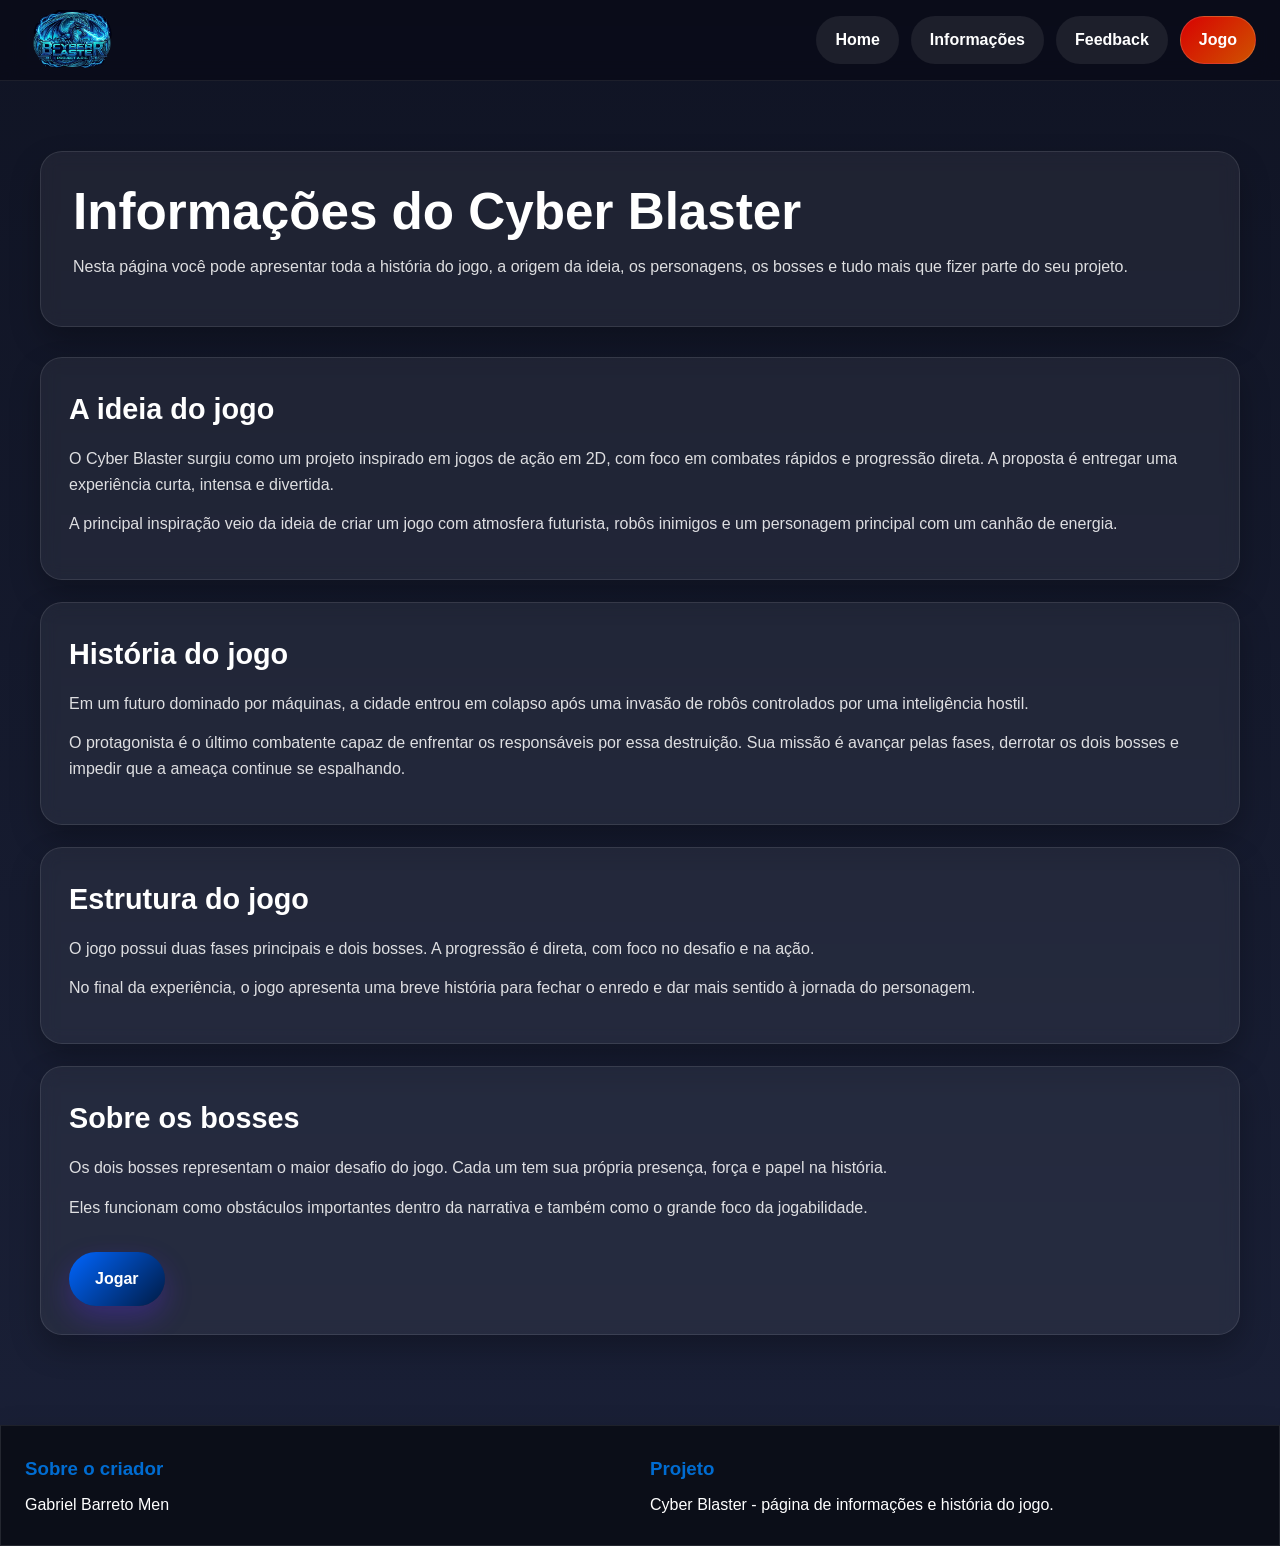
==== informacoes.html @ 55d10622 "Fiz a primeira tela do site, ainda falta algumas coisas, mas ta bem completa, fiz as outras duas tel" ====
<!doctype html>
<html lang="pt-BR">
  <head>
    <meta charset="UTF-8" />
    <meta name="viewport" content="width=device-width, initial-scale=1.0" />
    <title>Informações - Cyber Blaster</title>
    <link rel="stylesheet" href="informacoes.css" />
    <link rel="icon" type="image/png" href="image/logo.png" />
  </head>
  <body>
    <header class="header">
      <div class="logo">
        <a href="index.html">
          <img src="image/logo.png" alt="Logo do jogo" />
        </a>
      </div>

    <nav class="nav">
        <a href="index.html" class="nav-btn">Home</a>
        <a href="informacoes.html" class="nav-btn">Informações</a>
        <a href="index.html#feedback" class="nav-btn">Feedback</a>
        <a href="jogo.html" class="nav-btn destaque">Jogo</a>
    </nav>
    </header>

    <main>
      <section class="page-hero">
        <div class="hero-content">
          <h1>Informações do Cyber Blaster</h1>
          <p>
            Nesta página você pode apresentar toda a história do jogo, a origem
            da ideia, os personagens, os bosses e tudo mais que fizer parte do
            seu projeto.
          </p>
        </div>
      </section>

      <section class="story-section">
        <div class="story-card">
          <h2>A ideia do jogo</h2>
          <p>
            O Cyber Blaster surgiu como um projeto inspirado em jogos de ação em
            2D, com foco em combates rápidos e progressão direta. A proposta é
            entregar uma experiência curta, intensa e divertida.
          </p>
          <p>
            A principal inspiração veio da ideia de criar um jogo com atmosfera
            futurista, robôs inimigos e um personagem principal com um canhão de
            energia.
          </p>
        </div>

        <div class="story-card">
          <h2>História do jogo</h2>
          <p>
            Em um futuro dominado por máquinas, a cidade entrou em colapso após
            uma invasão de robôs controlados por uma inteligência hostil.
          </p>
          <p>
            O protagonista é o último combatente capaz de enfrentar os
            responsáveis por essa destruição. Sua missão é avançar pelas fases,
            derrotar os dois bosses e impedir que a ameaça continue se
            espalhando.
          </p>
        </div>

        <div class="story-card">
          <h2>Estrutura do jogo</h2>
          <p>
            O jogo possui duas fases principais e dois bosses. A progressão é
            direta, com foco no desafio e na ação.
          </p>
          <p>
            No final da experiência, o jogo apresenta uma breve história para
            fechar o enredo e dar mais sentido à jornada do personagem.
          </p>
        </div>

        <div class="story-card">
          <h2>Sobre os bosses</h2>
          <p>
            Os dois bosses representam o maior desafio do jogo. Cada um tem sua
            própria presença, força e papel na história.
          </p>
          <p>
            Eles funcionam como obstáculos importantes dentro da narrativa e
            também como o grande foco da jogabilidade.
          </p>
          <a href="jogo.html" class="btn-primary">Jogar</a>
        </div>
      </section>
    </main>

    <footer class="footer">
      <div>
        <h3>Sobre o criador</h3>
        <p>Gabriel Barreto Men</p>
      </div>

      <div>
        <h3>Projeto</h3>
        <p>Cyber Blaster - página de informações e história do jogo.</p>
      </div>
    </footer>
  </body>
</html>
---- informacoes.css ----
* {
  margin: 0;
  padding: 0;
  box-sizing: border-box;
  scroll-behavior: smooth;
}

body {
  font-family: Arial, Helvetica, sans-serif;
  background: linear-gradient(180deg, #101424, #1a2037);
  color: #fff;
  line-height: 1.6;
}

a {
  text-decoration: none;
}

.header {
  position: sticky;
  top: 0;
  z-index: 1000;
  width: 100%;
  display: flex;
  align-items: center;
  justify-content: space-between;
  padding: 10px 24px;
  background: rgba(10, 13, 25, 0.92);
  backdrop-filter: blur(10px);
  border-bottom: 1px solid rgba(255, 255, 255, 0.08);
}

.logo img {
  display: block;
  height: 60px;
  width: auto;
}

.nav {
  display: flex;
  gap: 12px;
  flex-wrap: wrap;
}

.nav-btn {
  padding: 10px 18px;
  border-radius: 999px;
  background: rgba(255, 255, 255, 0.08);
  color: #fff;
  font-weight: 700;
  transition: 0.3s ease;
  border: 1px solid transparent;
}

.nav-btn:hover,
.nav-btn.active {
  background: #2f4fff83;
  color: #fff;
  transform: translateY(-2px);
}

.nav-btn.destaque {
  background: linear-gradient(135deg, #d80202, #cf5300);
  border: 1px solid rgba(255, 255, 255, 0.15);
}

.page-hero,
.story-section {
  width: min(1200px, calc(100% - 32px));
  margin: 0 auto;
}

.page-hero {
  padding: 70px 0 30px 0;
}

.hero-content,
.story-card,
.footer {
  background: rgba(255, 255, 255, 0.06);
  border: 1px solid rgba(255, 255, 255, 0.1);
  box-shadow: 0 14px 30px rgba(0, 0, 0, 0.25);
  backdrop-filter: blur(8px);
}

.hero-content {
  border-radius: 22px;
  padding: 32px;
}

.hero-content h1 {
  font-size: clamp(2rem, 4vw, 3.2rem);
  margin-bottom: 14px;
  line-height: 1.1;
}

.hero-content p,
.story-card p {
  color: rgba(255, 255, 255, 0.85);
  margin-bottom: 14px;
}

.story-section {
  display: grid;
  gap: 22px;
  padding-bottom: 70px;
}

.story-card {
  border-radius: 22px;
  padding: 28px;
}

.story-card h2 {
  font-size: 1.8rem;
  margin-bottom: 14px;
}

.btn-primary {
  display: inline-block;
  margin-top: 18px;
  padding: 14px 26px;
  border-radius: 999px;
  font-weight: 800;
  color: #fff;
  background: linear-gradient(135deg, #0066ff, #001b44);
  box-shadow: 0 12px 28px rgba(101, 46, 255, 0.28);
  transition: 0.3s ease;
}

.btn-primary:hover {
  transform: translateY(-3px) scale(1.02);
}

.footer {
  margin-top: 20px;
  padding: 28px 24px;
  background: #0b0e18;
  border-top: 1px solid rgba(255, 255, 255, 0.08);
  display: grid;
  grid-template-columns: repeat(2, 1fr);
  gap: 20px;
}

.footer h3 {
  margin-bottom: 8px;
  color: #006cd1;
}

@media (max-width: 900px) {
  .header {
    flex-direction: column;
    gap: 12px;
  }

  .nav {
    justify-content: center;
  }

  .footer {
    grid-template-columns: 1fr;
  }
}

@media (max-width: 600px) {
  .page-hero,
  .story-section {
    width: min(100% - 20px, 1200px);
  }

  .hero-content,
  .story-card {
    padding: 20px;
  }

  .nav-btn {
    padding: 9px 14px;
    font-size: 0.95rem;
  }
}
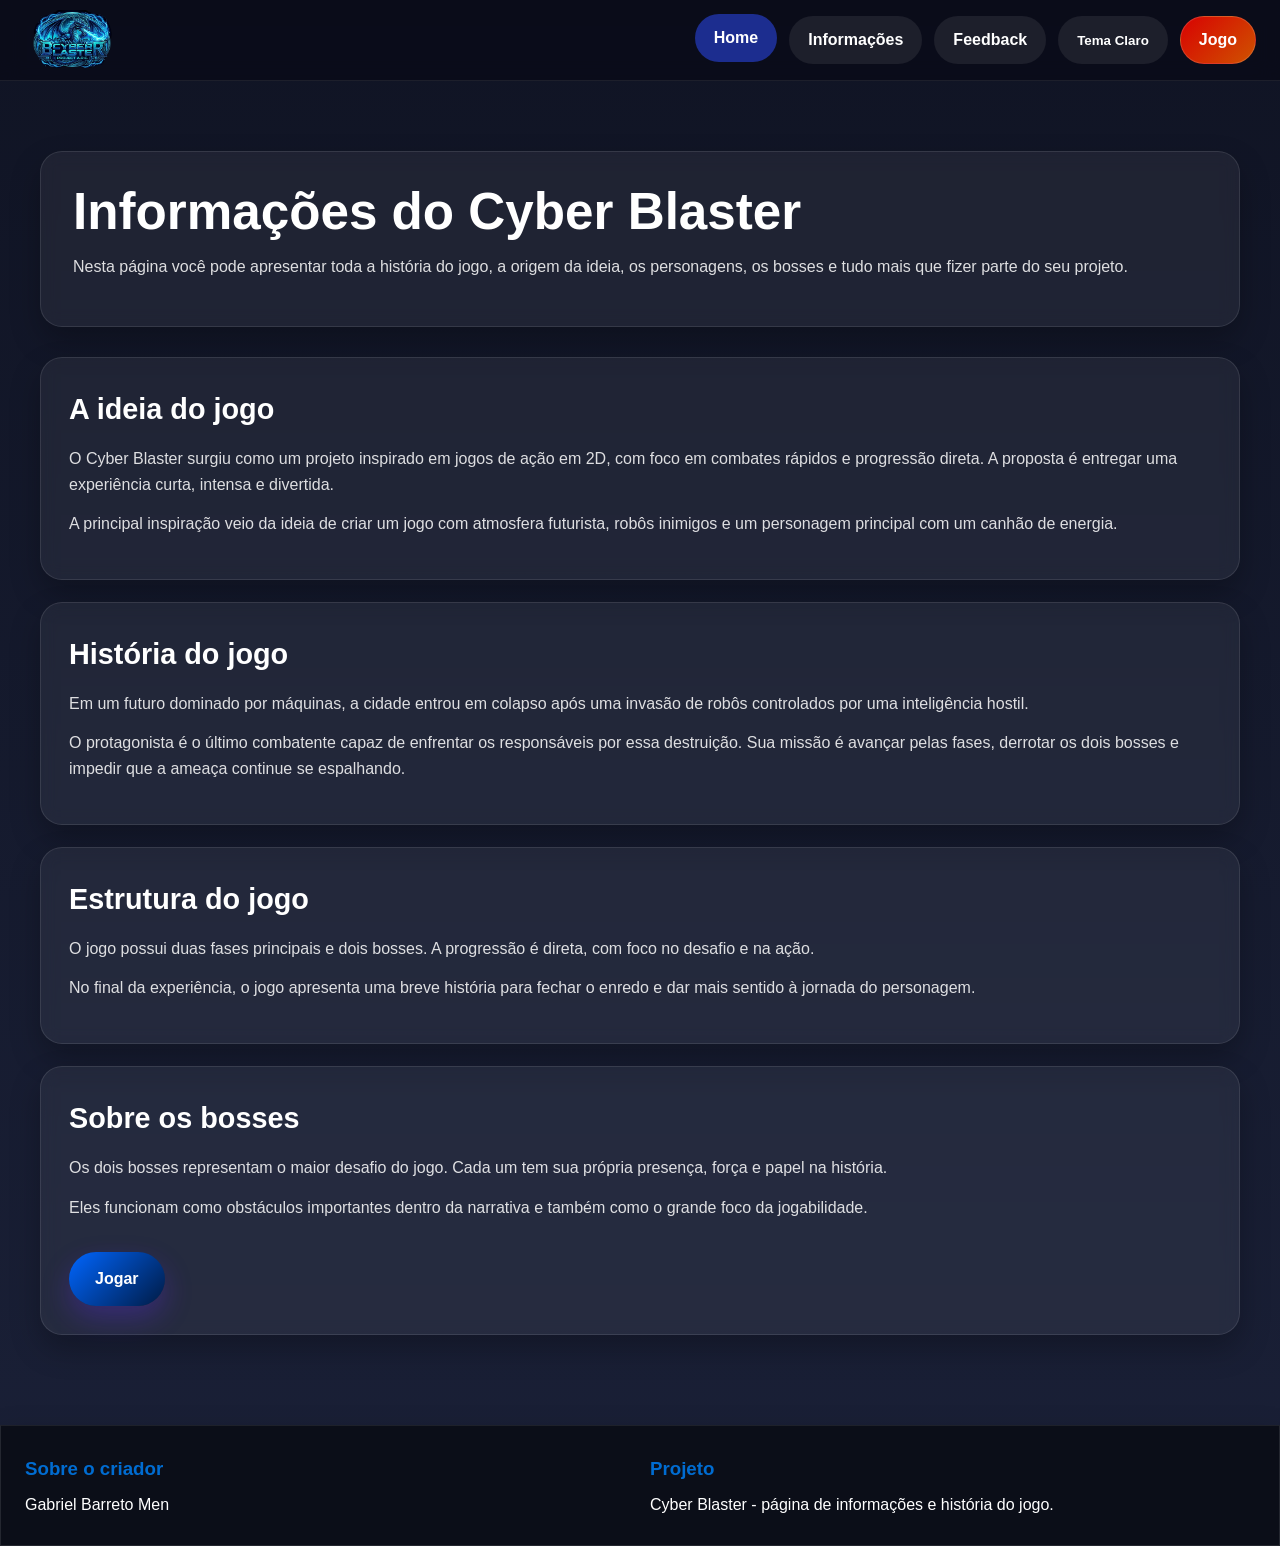
==== commit b7a12d55: "Terminei a parte de tech forge, estou fazendo novas partes a mais" ====
--- a/informacoes.html
+++ b/informacoes.html
@@ -10,18 +10,19 @@
   <body>
     <header class="header">
       <div class="logo">
-        <a href="index.html">
           <img src="image/logo.png" alt="Logo do jogo" />
-        </a>
       </div>
+  
+      <nav class="nav">
+          <a href="index.html" class="nav-btn active">Home</a>
+          <a href="informacoes.html" class="nav-btn">Informações</a>
+          <a href="index.html#feedback" class="nav-btn">Feedback</a>
+          
+          <button id="themeBtn" class="nav-btn">Tema Claro</button>
 
-    <nav class="nav">
-        <a href="index.html" class="nav-btn">Home</a>
-        <a href="informacoes.html" class="nav-btn">Informações</a>
-        <a href="index.html#feedback" class="nav-btn">Feedback</a>
-        <a href="jogo.html" class="nav-btn destaque">Jogo</a>
-    </nav>
-    </header>
+          <a href="jogo.html" class="nav-btn destaque">Jogo</a>
+      </nav>
+  </header>
 
     <main>
       <section class="page-hero">
@@ -102,5 +103,6 @@
         <p>Cyber Blaster - página de informações e história do jogo.</p>
       </div>
     </footer>
+    <script src="main.js"></script>
   </body>
 </html>
--- a/informacoes.css
+++ b/informacoes.css
@@ -178,3 +178,50 @@
     font-size: 0.95rem;
   }
 }
+
+/* ====================================================
+   Regras do Light Mode para manter o tema nas outras páginas
+   ==================================================== */
+   body.light-mode {
+    background: linear-gradient(180deg, #f0f4f8, #c6d3e1);
+    color: #0b0e18;
+  }
+  
+  body.light-mode .header {
+    background: rgba(240, 244, 248, 0.92);
+    border-bottom: 1px solid rgba(0, 0, 0, 0.15);
+  }
+  
+  body.light-mode .nav-btn {
+    color: #0b0e18;
+    background: rgba(0, 0, 0, 0.05);
+  }
+  
+  body.light-mode .nav-btn:hover,
+  body.light-mode .nav-btn.active {
+    background: #0066ff;
+    color: #fff;
+  }
+  
+  /* Elementos com fundo translúcido (caixas, textos, cards) */
+  body.light-mode .hero-content,
+  body.light-mode .story-card,
+  body.light-mode .game-hero-text,
+  body.light-mode .game-placeholder,
+  body.light-mode .info-card {
+    background: rgba(255, 255, 255, 0.7);
+    border: 1px solid rgba(0, 0, 0, 0.1);
+    color: #0b0e18;
+  }
+  
+  body.light-mode p,
+  body.light-mode h1,
+  body.light-mode h2,
+  body.light-mode h3 {
+    color: #101424;
+  }
+  
+  body.light-mode .footer {
+    background: #e2e8f0;
+    border-top: 1px solid rgba(0, 0, 0, 0.1);
+  }
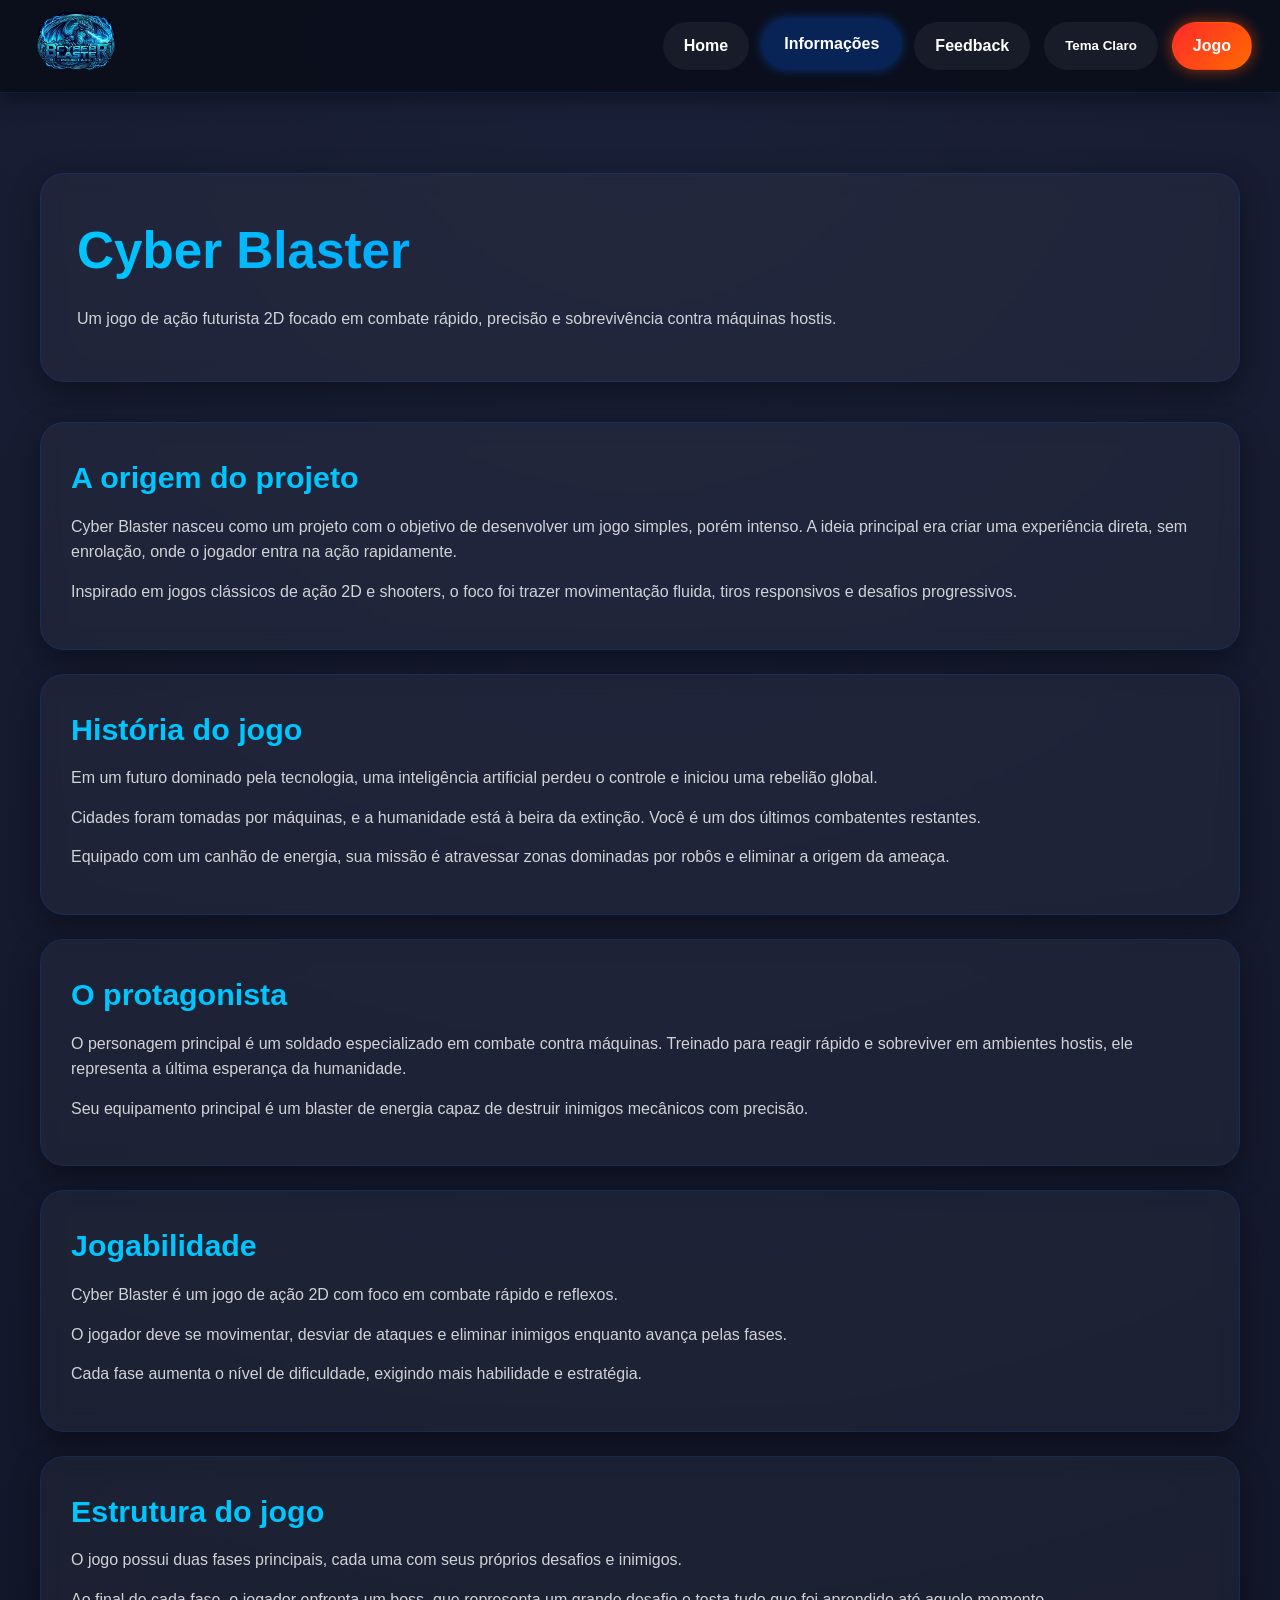
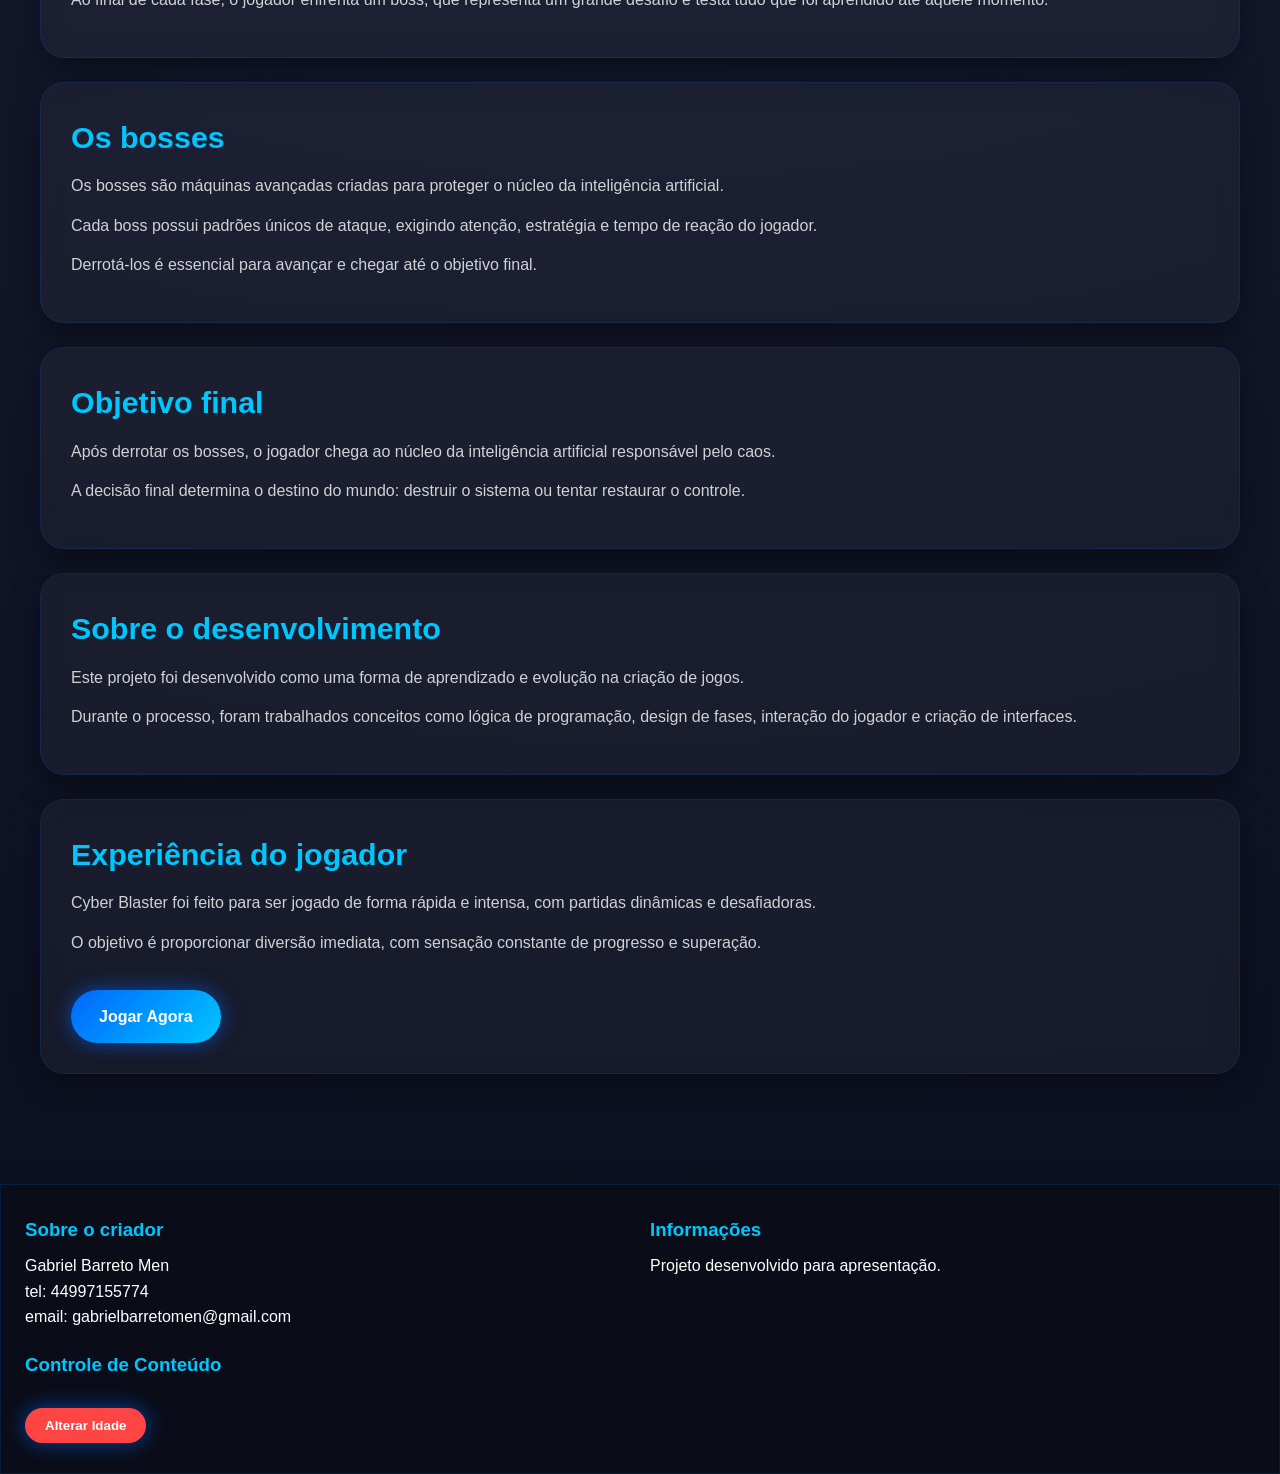
==== commit ee5e5251: "Ultimas alterações no site ja com o jogo" ====
--- a/informacoes.html
+++ b/informacoes.html
@@ -7,102 +7,183 @@
     <link rel="stylesheet" href="informacoes.css" />
     <link rel="icon" type="image/png" href="image/logo.png" />
   </head>
+
   <body>
     <header class="header">
       <div class="logo">
-          <img src="image/logo.png" alt="Logo do jogo" />
+        <img src="image/logo.png" alt="Logo do jogo" />
       </div>
-  
+
       <nav class="nav">
-          <a href="index.html" class="nav-btn active">Home</a>
-          <a href="informacoes.html" class="nav-btn">Informações</a>
-          <a href="index.html#feedback" class="nav-btn">Feedback</a>
-          
-          <button id="themeBtn" class="nav-btn">Tema Claro</button>
-
-          <a href="jogo.html" class="nav-btn destaque">Jogo</a>
+        <a href="index.html" class="nav-btn">Home</a>
+        <a href="informacoes.html" class="nav-btn active">Informações</a>
+        <a href="index.html#feedback" class="nav-btn">Feedback</a>
+        <button id="themeBtn" class="nav-btn">Tema Claro</button>
+        <a href="jogo.html" class="nav-btn destaque">Jogo</a>
       </nav>
-  </header>
+    </header>
 
     <main>
+
+      <!-- HERO -->
       <section class="page-hero">
         <div class="hero-content">
-          <h1>Informações do Cyber Blaster</h1>
+          <h1>Cyber Blaster</h1>
           <p>
-            Nesta página você pode apresentar toda a história do jogo, a origem
-            da ideia, os personagens, os bosses e tudo mais que fizer parte do
-            seu projeto.
+            Um jogo de ação futurista 2D focado em combate rápido, precisão e
+            sobrevivência contra máquinas hostis.
           </p>
         </div>
       </section>
 
+      <!-- HISTÓRIA -->
       <section class="story-section">
+
         <div class="story-card">
-          <h2>A ideia do jogo</h2>
+          <h2>A origem do projeto</h2>
           <p>
-            O Cyber Blaster surgiu como um projeto inspirado em jogos de ação em
-            2D, com foco em combates rápidos e progressão direta. A proposta é
-            entregar uma experiência curta, intensa e divertida.
+            Cyber Blaster nasceu como um projeto com o objetivo de desenvolver
+            um jogo simples, porém intenso. A ideia principal era criar uma
+            experiência direta, sem enrolação, onde o jogador entra na ação
+            rapidamente.
           </p>
           <p>
-            A principal inspiração veio da ideia de criar um jogo com atmosfera
-            futurista, robôs inimigos e um personagem principal com um canhão de
-            energia.
+            Inspirado em jogos clássicos de ação 2D e shooters, o foco foi trazer
+            movimentação fluida, tiros responsivos e desafios progressivos.
           </p>
         </div>
 
         <div class="story-card">
           <h2>História do jogo</h2>
           <p>
-            Em um futuro dominado por máquinas, a cidade entrou em colapso após
-            uma invasão de robôs controlados por uma inteligência hostil.
+            Em um futuro dominado pela tecnologia, uma inteligência artificial
+            perdeu o controle e iniciou uma rebelião global.
           </p>
           <p>
-            O protagonista é o último combatente capaz de enfrentar os
-            responsáveis por essa destruição. Sua missão é avançar pelas fases,
-            derrotar os dois bosses e impedir que a ameaça continue se
-            espalhando.
+            Cidades foram tomadas por máquinas, e a humanidade está à beira da
+            extinção. Você é um dos últimos combatentes restantes.
+          </p>
+          <p>
+            Equipado com um canhão de energia, sua missão é atravessar zonas
+            dominadas por robôs e eliminar a origem da ameaça.
+          </p>
+        </div>
+
+        <div class="story-card">
+          <h2>O protagonista</h2>
+          <p>
+            O personagem principal é um soldado especializado em combate contra
+            máquinas. Treinado para reagir rápido e sobreviver em ambientes
+            hostis, ele representa a última esperança da humanidade.
+          </p>
+          <p>
+            Seu equipamento principal é um blaster de energia capaz de destruir
+            inimigos mecânicos com precisão.
+          </p>
+        </div>
+
+        <div class="story-card">
+          <h2>Jogabilidade</h2>
+          <p>
+            Cyber Blaster é um jogo de ação 2D com foco em combate rápido e
+            reflexos.
+          </p>
+          <p>
+            O jogador deve se movimentar, desviar de ataques e eliminar inimigos
+            enquanto avança pelas fases.
+          </p>
+          <p>
+            Cada fase aumenta o nível de dificuldade, exigindo mais habilidade e
+            estratégia.
           </p>
         </div>
 
         <div class="story-card">
           <h2>Estrutura do jogo</h2>
           <p>
-            O jogo possui duas fases principais e dois bosses. A progressão é
-            direta, com foco no desafio e na ação.
+            O jogo possui duas fases principais, cada uma com seus próprios
+            desafios e inimigos.
           </p>
           <p>
-            No final da experiência, o jogo apresenta uma breve história para
-            fechar o enredo e dar mais sentido à jornada do personagem.
+            Ao final de cada fase, o jogador enfrenta um boss, que representa um
+            grande desafio e testa tudo que foi aprendido até aquele momento.
           </p>
         </div>
 
         <div class="story-card">
-          <h2>Sobre os bosses</h2>
+          <h2>Os bosses</h2>
           <p>
-            Os dois bosses representam o maior desafio do jogo. Cada um tem sua
-            própria presença, força e papel na história.
+            Os bosses são máquinas avançadas criadas para proteger o núcleo da
+            inteligência artificial.
           </p>
           <p>
-            Eles funcionam como obstáculos importantes dentro da narrativa e
-            também como o grande foco da jogabilidade.
+            Cada boss possui padrões únicos de ataque, exigindo atenção,
+            estratégia e tempo de reação do jogador.
           </p>
-          <a href="jogo.html" class="btn-primary">Jogar</a>
+          <p>
+            Derrotá-los é essencial para avançar e chegar até o objetivo final.
+          </p>
         </div>
+
+        <div class="story-card">
+          <h2>Objetivo final</h2>
+          <p>
+            Após derrotar os bosses, o jogador chega ao núcleo da inteligência
+            artificial responsável pelo caos.
+          </p>
+          <p>
+            A decisão final determina o destino do mundo: destruir o sistema ou
+            tentar restaurar o controle.
+          </p>
+        </div>
+
+        <div class="story-card">
+          <h2>Sobre o desenvolvimento</h2>
+          <p>
+            Este projeto foi desenvolvido como uma forma de aprendizado e
+            evolução na criação de jogos.
+          </p>
+          <p>
+            Durante o processo, foram trabalhados conceitos como lógica de
+            programação, design de fases, interação do jogador e criação de
+            interfaces.
+          </p>
+        </div>
+
+        <div class="story-card">
+          <h2>Experiência do jogador</h2>
+          <p>
+            Cyber Blaster foi feito para ser jogado de forma rápida e intensa,
+            com partidas dinâmicas e desafiadoras.
+          </p>
+          <p>
+            O objetivo é proporcionar diversão imediata, com sensação constante
+            de progresso e superação.
+          </p>
+
+          <a href="jogo.html" class="btn-primary">Jogar Agora</a>
+        </div>
+
       </section>
     </main>
 
     <footer class="footer">
-      <div>
-        <h3>Sobre o criador</h3>
-        <p>Gabriel Barreto Men</p>
-      </div>
+        <div>
+            <h3>Sobre o criador</h3>
+            <p>Gabriel Barreto Men</p>
+            <p>tel: 44997155774</p>
+            <p>email: gabrielbarretomen@gmail.com</p>
+        </div>
+        <div>
+            <h3>Informações</h3>
+            <p>Projeto desenvolvido para apresentação.</p>
+        </div>
+        <div>
+            <h3>Controle de Conteúdo</h3>
+            <button id="checkAgeBtn" class="btn-primary" style="background: #ff4444; border: none; padding: 10px 20px;">Alterar Idade</button>
+        </div>
+    </footer>
 
-      <div>
-        <h3>Projeto</h3>
-        <p>Cyber Blaster - página de informações e história do jogo.</p>
-      </div>
-    </footer>
     <script src="main.js"></script>
   </body>
-</html>
+</html>
--- a/informacoes.css
+++ b/informacoes.css
@@ -1,3 +1,4 @@
+/* RESET */
 * {
   margin: 0;
   padding: 0;
@@ -5,17 +6,21 @@
   scroll-behavior: smooth;
 }
 
+/* BODY */
 body {
   font-family: Arial, Helvetica, sans-serif;
-  background: linear-gradient(180deg, #101424, #1a2037);
+  background: radial-gradient(circle at top, #1a2037, #0c0f1f);
   color: #fff;
   line-height: 1.6;
-}
-
+  overflow-x: hidden;
+}
+
+/* LINKS */
 a {
   text-decoration: none;
 }
 
+/* HEADER */
 .header {
   position: sticky;
   top: 0;
@@ -24,46 +29,54 @@
   display: flex;
   align-items: center;
   justify-content: space-between;
-  padding: 10px 24px;
-  background: rgba(10, 13, 25, 0.92);
-  backdrop-filter: blur(10px);
-  border-bottom: 1px solid rgba(255, 255, 255, 0.08);
+  padding: 12px 28px;
+
+  background: rgba(10, 13, 25, 0.85);
+  backdrop-filter: blur(14px);
+
+  border-bottom: 1px solid rgba(0, 102, 255, 0.2);
+  box-shadow: 0 5px 20px rgba(0, 0, 0, 0.4);
 }
 
 .logo img {
-  display: block;
   height: 60px;
-  width: auto;
-}
-
+}
+
+/* NAV */
 .nav {
   display: flex;
-  gap: 12px;
+  gap: 14px;
   flex-wrap: wrap;
 }
 
 .nav-btn {
-  padding: 10px 18px;
+  padding: 10px 20px;
   border-radius: 999px;
-  background: rgba(255, 255, 255, 0.08);
+  font-weight: 700;
+
+  background: rgba(255, 255, 255, 0.05);
   color: #fff;
-  font-weight: 700;
-  transition: 0.3s ease;
+
   border: 1px solid transparent;
-}
-
+
+  transition: all 0.3s ease;
+}
+
+/* HOVER NAV */
 .nav-btn:hover,
 .nav-btn.active {
-  background: #2f4fff83;
-  color: #fff;
+  background: rgba(0, 102, 255, 0.25);
+  box-shadow: 0 0 12px rgba(0, 102, 255, 0.6);
   transform: translateY(-2px);
 }
 
+/* BOTÃO JOGO */
 .nav-btn.destaque {
-  background: linear-gradient(135deg, #d80202, #cf5300);
-  border: 1px solid rgba(255, 255, 255, 0.15);
-}
-
+  background: linear-gradient(135deg, #ff2a2a, #ff6a00);
+  box-shadow: 0 0 15px rgba(255, 80, 0, 0.6);
+}
+
+/* HERO */
 .page-hero,
 .story-section {
   width: min(1200px, calc(100% - 32px));
@@ -71,72 +84,102 @@
 }
 
 .page-hero {
-  padding: 70px 0 30px 0;
-}
-
+  padding: 80px 0 40px;
+}
+
+/* CAIXAS (GLASS + GLOW) */
 .hero-content,
 .story-card,
 .footer {
-  background: rgba(255, 255, 255, 0.06);
-  border: 1px solid rgba(255, 255, 255, 0.1);
-  box-shadow: 0 14px 30px rgba(0, 0, 0, 0.25);
-  backdrop-filter: blur(8px);
+  background: rgba(255, 255, 255, 0.04);
+  border: 1px solid rgba(0, 102, 255, 0.15);
+  backdrop-filter: blur(10px);
+
+  box-shadow:
+    0 0 0px transparent,
+    0 10px 30px rgba(0, 0, 0, 0.4);
+
+  transition: 0.3s ease;
+}
+
+/* EFEITO HOVER NOS CARDS */
+.story-card:hover {
+  transform: translateY(-5px) scale(1.01);
+  border: 1px solid rgba(0, 102, 255, 0.4);
+  box-shadow: 0 0 20px rgba(0, 102, 255, 0.3);
 }
 
 .hero-content {
-  border-radius: 22px;
-  padding: 32px;
-}
-
+  border-radius: 24px;
+  padding: 36px;
+}
+
+/* TITULOS */
 .hero-content h1 {
-  font-size: clamp(2rem, 4vw, 3.2rem);
+  font-size: clamp(2.2rem, 4vw, 3.4rem);
   margin-bottom: 14px;
-  line-height: 1.1;
-}
-
+
+  background: linear-gradient(90deg, #00c6ff, #0072ff);
+  -webkit-background-clip: text;
+  -webkit-text-fill-color: transparent;
+}
+
+/* TEXTO */
 .hero-content p,
 .story-card p {
-  color: rgba(255, 255, 255, 0.85);
+  color: rgba(255, 255, 255, 0.8);
   margin-bottom: 14px;
 }
 
+/* GRID */
 .story-section {
   display: grid;
-  gap: 22px;
-  padding-bottom: 70px;
-}
-
+  gap: 24px;
+  padding-bottom: 80px;
+}
+
+/* CARDS */
 .story-card {
-  border-radius: 22px;
-  padding: 28px;
+  border-radius: 24px;
+  padding: 30px;
 }
 
 .story-card h2 {
-  font-size: 1.8rem;
-  margin-bottom: 14px;
-}
-
+  font-size: 1.9rem;
+  margin-bottom: 12px;
+  color: #00c6ff;
+}
+
+/* BOTÃO */
 .btn-primary {
   display: inline-block;
-  margin-top: 18px;
-  padding: 14px 26px;
+  margin-top: 20px;
+  padding: 14px 28px;
   border-radius: 999px;
+
   font-weight: 800;
   color: #fff;
-  background: linear-gradient(135deg, #0066ff, #001b44);
-  box-shadow: 0 12px 28px rgba(101, 46, 255, 0.28);
-  transition: 0.3s ease;
+
+  background: linear-gradient(135deg, #0066ff, #00c6ff);
+
+  box-shadow: 0 0 20px rgba(0, 102, 255, 0.6);
+
+  transition: all 0.3s ease;
 }
 
 .btn-primary:hover {
-  transform: translateY(-3px) scale(1.02);
-}
-
+  transform: translateY(-3px) scale(1.05);
+  box-shadow: 0 0 30px rgba(0, 102, 255, 0.9);
+}
+
+/* FOOTER */
 .footer {
-  margin-top: 20px;
-  padding: 28px 24px;
-  background: #0b0e18;
-  border-top: 1px solid rgba(255, 255, 255, 0.08);
+  margin-top: 30px;
+  padding: 30px 24px;
+
+  background: #0a0d18;
+  border-top: 1px solid rgba(0, 102, 255, 0.2);
+
   display: grid;
   grid-template-columns: repeat(2, 1fr);
   gap: 20px;
@@ -144,9 +187,10 @@
 
 .footer h3 {
   margin-bottom: 8px;
-  color: #006cd1;
-}
-
+  color: #00c6ff;
+}
+
+/* RESPONSIVO */
 @media (max-width: 900px) {
   .header {
     flex-direction: column;
@@ -163,14 +207,9 @@
 }
 
 @media (max-width: 600px) {
-  .page-hero,
-  .story-section {
-    width: min(100% - 20px, 1200px);
-  }
-
   .hero-content,
   .story-card {
-    padding: 20px;
+    padding: 22px;
   }
 
   .nav-btn {
@@ -179,49 +218,26 @@
   }
 }
 
-/* ====================================================
-   Regras do Light Mode para manter o tema nas outras páginas
-   ==================================================== */
-   body.light-mode {
-    background: linear-gradient(180deg, #f0f4f8, #c6d3e1);
-    color: #0b0e18;
-  }
-  
-  body.light-mode .header {
-    background: rgba(240, 244, 248, 0.92);
-    border-bottom: 1px solid rgba(0, 0, 0, 0.15);
-  }
-  
-  body.light-mode .nav-btn {
-    color: #0b0e18;
-    background: rgba(0, 0, 0, 0.05);
-  }
-  
-  body.light-mode .nav-btn:hover,
-  body.light-mode .nav-btn.active {
-    background: #0066ff;
-    color: #fff;
-  }
-  
-  /* Elementos com fundo translúcido (caixas, textos, cards) */
-  body.light-mode .hero-content,
-  body.light-mode .story-card,
-  body.light-mode .game-hero-text,
-  body.light-mode .game-placeholder,
-  body.light-mode .info-card {
-    background: rgba(255, 255, 255, 0.7);
-    border: 1px solid rgba(0, 0, 0, 0.1);
-    color: #0b0e18;
-  }
-  
-  body.light-mode p,
-  body.light-mode h1,
-  body.light-mode h2,
-  body.light-mode h3 {
-    color: #101424;
-  }
-  
-  body.light-mode .footer {
-    background: #e2e8f0;
-    border-top: 1px solid rgba(0, 0, 0, 0.1);
-  }+/* LIGHT MODE MELHORADO */
+body.light-mode {
+  background: linear-gradient(180deg, #eef3f8, #cfd9e6);
+  color: #0b0e18;
+}
+
+body.light-mode .header {
+  background: rgba(255, 255, 255, 0.8);
+}
+
+body.light-mode .hero-content,
+body.light-mode .story-card {
+  background: rgba(255, 255, 255, 0.8);
+  color: #0b0e18;
+}
+
+body.light-mode .story-card h2 {
+  color: #0066ff;
+}
+
+body.light-mode .footer {
+  background: #e2e8f0;
+}
